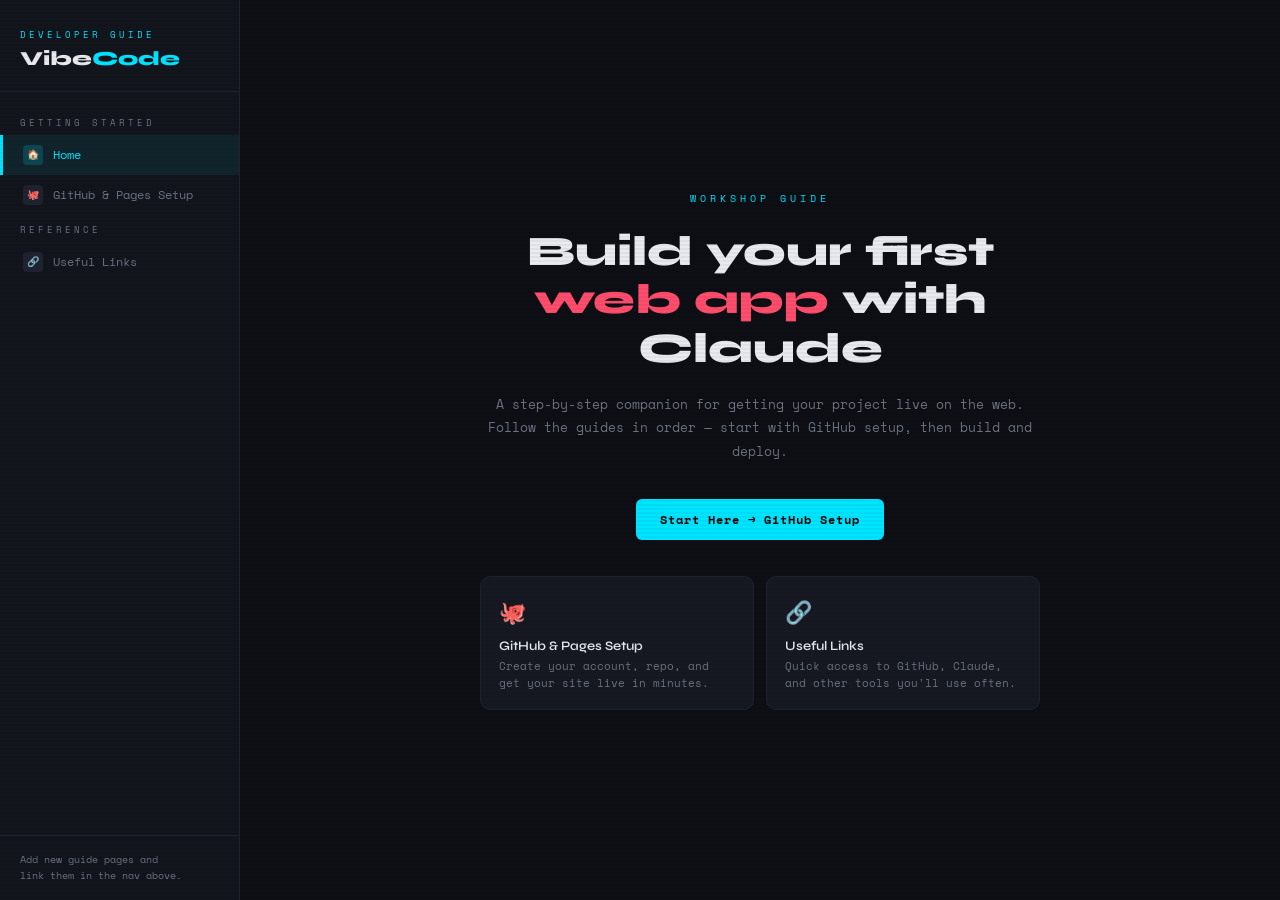
==== index.html @ 300dfded "Add files via upload" ====
<!DOCTYPE html>
<html lang="en">
<head>
  <meta charset="UTF-8" />
  <meta name="viewport" content="width=device-width, initial-scale=1.0"/>
  <title>Vibe Code Guide</title>
  <link rel="preconnect" href="https://fonts.googleapis.com">
  <link href="https://fonts.googleapis.com/css2?family=Space+Mono:wght@400;700&family=Syne:wght@400;600;800&display=swap" rel="stylesheet">
  <style>
    *, *::before, *::after { box-sizing: border-box; margin: 0; padding: 0; }

    :root {
      --bg: #0d0f14;
      --sidebar-bg: #12151c;
      --accent: #00e5ff;
      --accent2: #ff4d6d;
      --text: #e8eaf0;
      --muted: #6b7280;
      --border: #1e2330;
      --card: #161922;
      --sidebar-w: 240px;
      --font-mono: 'Space Mono', monospace;
      --font-head: 'Syne', sans-serif;
    }

    body {
      background: var(--bg);
      color: var(--text);
      font-family: var(--font-mono);
      display: flex;
      min-height: 100vh;
    }

    /* ── SIDEBAR ── */
    aside {
      width: var(--sidebar-w);
      min-height: 100vh;
      background: var(--sidebar-bg);
      border-right: 1px solid var(--border);
      display: flex;
      flex-direction: column;
      position: fixed;
      top: 0; left: 0; bottom: 0;
      z-index: 10;
    }

    .logo {
      padding: 28px 20px 20px;
      border-bottom: 1px solid var(--border);
    }

    .logo-tag {
      font-size: 9px;
      letter-spacing: 3px;
      text-transform: uppercase;
      color: var(--accent);
      display: block;
      margin-bottom: 6px;
    }

    .logo h1 {
      font-family: var(--font-head);
      font-size: 20px;
      font-weight: 800;
      line-height: 1.2;
      color: var(--text);
    }

    .logo h1 span { color: var(--accent); }

    nav { flex: 1; padding: 16px 0; overflow-y: auto; }

    .nav-section-label {
      font-size: 9px;
      letter-spacing: 3px;
      text-transform: uppercase;
      color: var(--muted);
      padding: 8px 20px 6px;
    }

    nav a {
      display: flex;
      align-items: center;
      gap: 10px;
      padding: 10px 20px;
      text-decoration: none;
      font-size: 12px;
      color: var(--muted);
      transition: color 0.2s, background 0.2s;
      border-left: 3px solid transparent;
      line-height: 1.4;
    }

    nav a .icon {
      width: 20px;
      height: 20px;
      border-radius: 4px;
      background: var(--border);
      display: flex;
      align-items: center;
      justify-content: center;
      font-size: 10px;
      flex-shrink: 0;
      transition: background 0.2s;
    }

    nav a:hover { color: var(--text); background: rgba(0,229,255,0.04); }
    nav a:hover .icon { background: rgba(0,229,255,0.12); }

    nav a.active {
      color: var(--accent);
      border-left-color: var(--accent);
      background: rgba(0,229,255,0.07);
    }

    nav a.active .icon {
      background: rgba(0,229,255,0.18);
    }

    .sidebar-footer {
      padding: 16px 20px;
      border-top: 1px solid var(--border);
      font-size: 10px;
      color: var(--muted);
      line-height: 1.6;
    }

    /* ── MAIN ── */
    main {
      margin-left: var(--sidebar-w);
      flex: 1;
      display: flex;
      align-items: center;
      justify-content: center;
      padding: 60px 40px;
      min-height: 100vh;
    }

    .home-content {
      max-width: 560px;
      text-align: center;
    }

    .home-content .eyebrow {
      font-size: 10px;
      letter-spacing: 4px;
      text-transform: uppercase;
      color: var(--accent);
      margin-bottom: 20px;
    }

    .home-content h2 {
      font-family: var(--font-head);
      font-size: 42px;
      font-weight: 800;
      line-height: 1.15;
      margin-bottom: 20px;
      color: var(--text);
    }

    .home-content h2 em {
      font-style: normal;
      color: var(--accent2);
    }

    .home-content p {
      font-size: 13px;
      line-height: 1.8;
      color: var(--muted);
      margin-bottom: 36px;
    }

    .cards {
      display: grid;
      grid-template-columns: 1fr 1fr;
      gap: 12px;
      text-align: left;
    }

    .card {
      background: var(--card);
      border: 1px solid var(--border);
      border-radius: 10px;
      padding: 18px;
      text-decoration: none;
      transition: border-color 0.2s, transform 0.2s;
    }

    .card:hover {
      border-color: var(--accent);
      transform: translateY(-2px);
    }

    .card .card-icon {
      font-size: 22px;
      margin-bottom: 10px;
      display: block;
    }

    .card h3 {
      font-family: var(--font-head);
      font-size: 13px;
      font-weight: 600;
      color: var(--text);
      margin-bottom: 4px;
    }

    .card p {
      font-size: 11px;
      color: var(--muted);
      line-height: 1.5;
      margin: 0;
    }

    .start-btn {
      display: inline-flex;
      align-items: center;
      gap: 8px;
      background: var(--accent);
      color: #000;
      font-family: var(--font-mono);
      font-size: 12px;
      font-weight: 700;
      padding: 12px 24px;
      border-radius: 6px;
      text-decoration: none;
      margin-bottom: 36px;
      letter-spacing: 1px;
      transition: opacity 0.2s, transform 0.2s;
    }

    .start-btn:hover { opacity: 0.85; transform: translateY(-1px); }

    /* scan-line aesthetic detail */
    body::after {
      content: '';
      position: fixed;
      inset: 0;
      background: repeating-linear-gradient(
        0deg,
        transparent,
        transparent 2px,
        rgba(0,0,0,0.04) 2px,
        rgba(0,0,0,0.04) 4px
      );
      pointer-events: none;
      z-index: 999;
    }

    @media (max-width: 640px) {
      aside { width: 100%; min-height: auto; position: relative; flex-direction: row; flex-wrap: wrap; }
      main { margin-left: 0; }
      .cards { grid-template-columns: 1fr; }
    }
  </style>
</head>
<body>

<aside>
  <div class="logo">
    <span class="logo-tag">Developer Guide</span>
    <h1>Vibe<span>Code</span></h1>
  </div>

  <nav>
    <div class="nav-section-label">Getting Started</div>
    <a href="index.html" class="active">
      <span class="icon">🏠</span> Home
    </a>
    <a href="github-pages.html">
      <span class="icon">🐙</span> GitHub &amp; Pages Setup
    </a>

    <!-- Add new guide links here, e.g.:
    <div class="nav-section-label">Building</div>
    <a href="first-webapp.html">
      <span class="icon">⚡</span> Your First Web App
    </a>
    -->
    <div class="nav-section-label">Reference</div>
    <a href="useful-links.html">
      <span class="icon">🔗</span> Useful Links
    </a>
  </nav>

  <div class="sidebar-footer">
    Add new guide pages and<br>link them in the nav above.
  </div>
</aside>

<main>
  <div class="home-content">
    <p class="eyebrow">Workshop Guide</p>
    <h2>Build your first <em>web app</em> with Claude</h2>
    <p>
      A step-by-step companion for getting your project live on the web.
      Follow the guides in order — start with GitHub setup, then build and deploy.
    </p>
    <a href="github-pages.html" class="start-btn">
      Start Here → GitHub Setup
    </a>
    <div class="cards">
      <a href="github-pages.html" class="card">
        <span class="card-icon">🐙</span>
        <h3>GitHub &amp; Pages Setup</h3>
        <p>Create your account, repo, and get your site live in minutes.</p>
      </a>
      <a href="useful-links.html" class="card">
        <span class="card-icon">🔗</span>
        <h3>Useful Links</h3>
        <p>Quick access to GitHub, Claude, and other tools you'll use often.</p>
      </a>
    </div>
  </div>
</main>

</body>
</html>
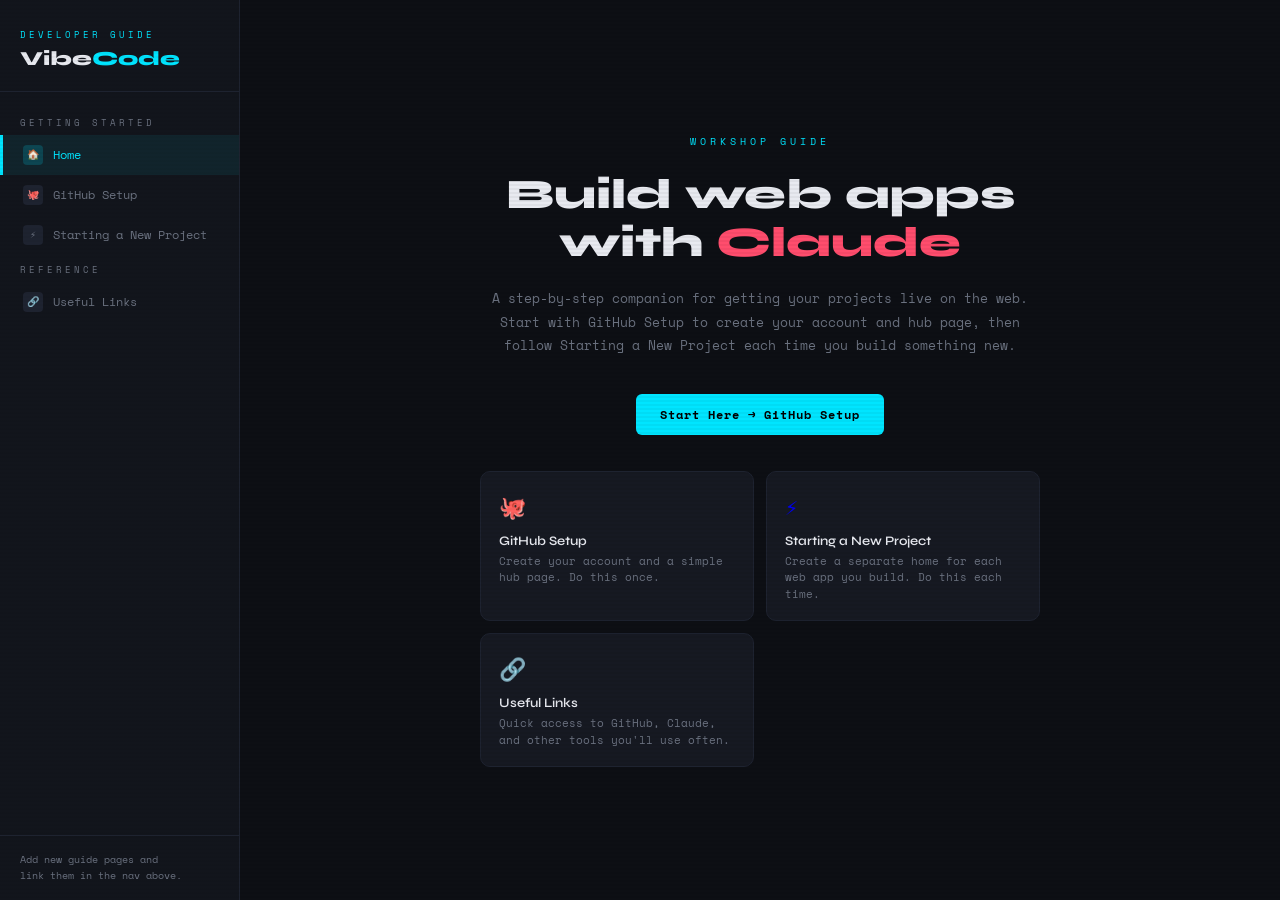
==== commit 589f7f3b: "Add files via upload" ====
--- a/index.html
+++ b/index.html
@@ -6,253 +6,7 @@
   <title>Vibe Code Guide</title>
   <link rel="preconnect" href="https://fonts.googleapis.com">
   <link href="https://fonts.googleapis.com/css2?family=Space+Mono:wght@400;700&family=Syne:wght@400;600;800&display=swap" rel="stylesheet">
-  <style>
-    *, *::before, *::after { box-sizing: border-box; margin: 0; padding: 0; }
-
-    :root {
-      --bg: #0d0f14;
-      --sidebar-bg: #12151c;
-      --accent: #00e5ff;
-      --accent2: #ff4d6d;
-      --text: #e8eaf0;
-      --muted: #6b7280;
-      --border: #1e2330;
-      --card: #161922;
-      --sidebar-w: 240px;
-      --font-mono: 'Space Mono', monospace;
-      --font-head: 'Syne', sans-serif;
-    }
-
-    body {
-      background: var(--bg);
-      color: var(--text);
-      font-family: var(--font-mono);
-      display: flex;
-      min-height: 100vh;
-    }
-
-    /* ── SIDEBAR ── */
-    aside {
-      width: var(--sidebar-w);
-      min-height: 100vh;
-      background: var(--sidebar-bg);
-      border-right: 1px solid var(--border);
-      display: flex;
-      flex-direction: column;
-      position: fixed;
-      top: 0; left: 0; bottom: 0;
-      z-index: 10;
-    }
-
-    .logo {
-      padding: 28px 20px 20px;
-      border-bottom: 1px solid var(--border);
-    }
-
-    .logo-tag {
-      font-size: 9px;
-      letter-spacing: 3px;
-      text-transform: uppercase;
-      color: var(--accent);
-      display: block;
-      margin-bottom: 6px;
-    }
-
-    .logo h1 {
-      font-family: var(--font-head);
-      font-size: 20px;
-      font-weight: 800;
-      line-height: 1.2;
-      color: var(--text);
-    }
-
-    .logo h1 span { color: var(--accent); }
-
-    nav { flex: 1; padding: 16px 0; overflow-y: auto; }
-
-    .nav-section-label {
-      font-size: 9px;
-      letter-spacing: 3px;
-      text-transform: uppercase;
-      color: var(--muted);
-      padding: 8px 20px 6px;
-    }
-
-    nav a {
-      display: flex;
-      align-items: center;
-      gap: 10px;
-      padding: 10px 20px;
-      text-decoration: none;
-      font-size: 12px;
-      color: var(--muted);
-      transition: color 0.2s, background 0.2s;
-      border-left: 3px solid transparent;
-      line-height: 1.4;
-    }
-
-    nav a .icon {
-      width: 20px;
-      height: 20px;
-      border-radius: 4px;
-      background: var(--border);
-      display: flex;
-      align-items: center;
-      justify-content: center;
-      font-size: 10px;
-      flex-shrink: 0;
-      transition: background 0.2s;
-    }
-
-    nav a:hover { color: var(--text); background: rgba(0,229,255,0.04); }
-    nav a:hover .icon { background: rgba(0,229,255,0.12); }
-
-    nav a.active {
-      color: var(--accent);
-      border-left-color: var(--accent);
-      background: rgba(0,229,255,0.07);
-    }
-
-    nav a.active .icon {
-      background: rgba(0,229,255,0.18);
-    }
-
-    .sidebar-footer {
-      padding: 16px 20px;
-      border-top: 1px solid var(--border);
-      font-size: 10px;
-      color: var(--muted);
-      line-height: 1.6;
-    }
-
-    /* ── MAIN ── */
-    main {
-      margin-left: var(--sidebar-w);
-      flex: 1;
-      display: flex;
-      align-items: center;
-      justify-content: center;
-      padding: 60px 40px;
-      min-height: 100vh;
-    }
-
-    .home-content {
-      max-width: 560px;
-      text-align: center;
-    }
-
-    .home-content .eyebrow {
-      font-size: 10px;
-      letter-spacing: 4px;
-      text-transform: uppercase;
-      color: var(--accent);
-      margin-bottom: 20px;
-    }
-
-    .home-content h2 {
-      font-family: var(--font-head);
-      font-size: 42px;
-      font-weight: 800;
-      line-height: 1.15;
-      margin-bottom: 20px;
-      color: var(--text);
-    }
-
-    .home-content h2 em {
-      font-style: normal;
-      color: var(--accent2);
-    }
-
-    .home-content p {
-      font-size: 13px;
-      line-height: 1.8;
-      color: var(--muted);
-      margin-bottom: 36px;
-    }
-
-    .cards {
-      display: grid;
-      grid-template-columns: 1fr 1fr;
-      gap: 12px;
-      text-align: left;
-    }
-
-    .card {
-      background: var(--card);
-      border: 1px solid var(--border);
-      border-radius: 10px;
-      padding: 18px;
-      text-decoration: none;
-      transition: border-color 0.2s, transform 0.2s;
-    }
-
-    .card:hover {
-      border-color: var(--accent);
-      transform: translateY(-2px);
-    }
-
-    .card .card-icon {
-      font-size: 22px;
-      margin-bottom: 10px;
-      display: block;
-    }
-
-    .card h3 {
-      font-family: var(--font-head);
-      font-size: 13px;
-      font-weight: 600;
-      color: var(--text);
-      margin-bottom: 4px;
-    }
-
-    .card p {
-      font-size: 11px;
-      color: var(--muted);
-      line-height: 1.5;
-      margin: 0;
-    }
-
-    .start-btn {
-      display: inline-flex;
-      align-items: center;
-      gap: 8px;
-      background: var(--accent);
-      color: #000;
-      font-family: var(--font-mono);
-      font-size: 12px;
-      font-weight: 700;
-      padding: 12px 24px;
-      border-radius: 6px;
-      text-decoration: none;
-      margin-bottom: 36px;
-      letter-spacing: 1px;
-      transition: opacity 0.2s, transform 0.2s;
-    }
-
-    .start-btn:hover { opacity: 0.85; transform: translateY(-1px); }
-
-    /* scan-line aesthetic detail */
-    body::after {
-      content: '';
-      position: fixed;
-      inset: 0;
-      background: repeating-linear-gradient(
-        0deg,
-        transparent,
-        transparent 2px,
-        rgba(0,0,0,0.04) 2px,
-        rgba(0,0,0,0.04) 4px
-      );
-      pointer-events: none;
-      z-index: 999;
-    }
-
-    @media (max-width: 640px) {
-      aside { width: 100%; min-height: auto; position: relative; flex-direction: row; flex-wrap: wrap; }
-      main { margin-left: 0; }
-      .cards { grid-template-columns: 1fr; }
-    }
-  </style>
+  <link rel="stylesheet" href="styles.css">
 </head>
 <body>
 
@@ -261,49 +15,50 @@
     <span class="logo-tag">Developer Guide</span>
     <h1>Vibe<span>Code</span></h1>
   </div>
-
   <nav>
     <div class="nav-section-label">Getting Started</div>
     <a href="index.html" class="active">
       <span class="icon">🏠</span> Home
     </a>
-    <a href="github-pages.html">
-      <span class="icon">🐙</span> GitHub &amp; Pages Setup
+    <a href="github-setup.html">
+      <span class="icon">🐙</span> GitHub Setup
     </a>
-
-    <!-- Add new guide links here, e.g.:
-    <div class="nav-section-label">Building</div>
-    <a href="first-webapp.html">
-      <span class="icon">⚡</span> Your First Web App
+    <a href="new-project.html">
+      <span class="icon">⚡</span> Starting a New Project
     </a>
-    -->
     <div class="nav-section-label">Reference</div>
     <a href="useful-links.html">
       <span class="icon">🔗</span> Useful Links
     </a>
+    <!-- Add new guide links here -->
   </nav>
-
   <div class="sidebar-footer">
     Add new guide pages and<br>link them in the nav above.
   </div>
 </aside>
 
-<main>
+<main class="home">
   <div class="home-content">
     <p class="eyebrow">Workshop Guide</p>
-    <h2>Build your first <em>web app</em> with Claude</h2>
+    <h2>Build web apps with <em>Claude</em></h2>
     <p>
-      A step-by-step companion for getting your project live on the web.
-      Follow the guides in order — start with GitHub setup, then build and deploy.
+      A step-by-step companion for getting your projects live on the web.
+      Start with GitHub Setup to create your account and hub page, then
+      follow Starting a New Project each time you build something new.
     </p>
-    <a href="github-pages.html" class="start-btn">
+    <a href="github-setup.html" class="start-btn">
       Start Here → GitHub Setup
     </a>
     <div class="cards">
-      <a href="github-pages.html" class="card">
+      <a href="github-setup.html" class="card">
         <span class="card-icon">🐙</span>
-        <h3>GitHub &amp; Pages Setup</h3>
-        <p>Create your account, repo, and get your site live in minutes.</p>
+        <h3>GitHub Setup</h3>
+        <p>Create your account and a simple hub page. Do this once.</p>
+      </a>
+      <a href="new-project.html" class="card">
+        <span class="card-icon">⚡</span>
+        <h3>Starting a New Project</h3>
+        <p>Create a separate home for each web app you build. Do this each time.</p>
       </a>
       <a href="useful-links.html" class="card">
         <span class="card-icon">🔗</span>
--- a/styles.css
+++ b/styles.css
@@ -0,0 +1,556 @@
+/* ============================================================
+   Vibe Code Guide — Shared Stylesheet
+   ============================================================ */
+
+*, *::before, *::after { box-sizing: border-box; margin: 0; padding: 0; }
+
+:root {
+  --bg:         #0d0f14;
+  --sidebar-bg: #12151c;
+  --accent:     #00e5ff;
+  --accent2:    #ff4d6d;
+  --text:       #e8eaf0;
+  --muted:      #6b7280;
+  --border:     #1e2330;
+  --card:       #161922;
+  --sidebar-w:  240px;
+  --font-mono:  'Space Mono', monospace;
+  --font-head:  'Syne', sans-serif;
+  --step-1:     #00e5ff;
+  --step-2:     #a78bfa;
+  --step-3:     #34d399;
+  --step-4:     #fb923c;
+}
+
+body {
+  background: var(--bg);
+  color: var(--text);
+  font-family: var(--font-mono);
+  display: flex;
+  min-height: 100vh;
+}
+
+/* Subtle scan-line texture across every page */
+body::after {
+  content: '';
+  position: fixed;
+  inset: 0;
+  background: repeating-linear-gradient(
+    0deg,
+    transparent,
+    transparent 2px,
+    rgba(0,0,0,0.04) 2px,
+    rgba(0,0,0,0.04) 4px
+  );
+  pointer-events: none;
+  z-index: 999;
+}
+
+/* ── SIDEBAR ─────────────────────────────────────────────── */
+
+aside {
+  width: var(--sidebar-w);
+  min-height: 100vh;
+  background: var(--sidebar-bg);
+  border-right: 1px solid var(--border);
+  display: flex;
+  flex-direction: column;
+  position: fixed;
+  top: 0; left: 0; bottom: 0;
+  z-index: 10;
+}
+
+.logo {
+  padding: 28px 20px 20px;
+  border-bottom: 1px solid var(--border);
+}
+
+.logo-tag {
+  font-size: 9px;
+  letter-spacing: 3px;
+  text-transform: uppercase;
+  color: var(--accent);
+  display: block;
+  margin-bottom: 6px;
+}
+
+.logo h1 {
+  font-family: var(--font-head);
+  font-size: 20px;
+  font-weight: 800;
+  line-height: 1.2;
+  color: var(--text);
+}
+
+.logo h1 span { color: var(--accent); }
+
+nav { flex: 1; padding: 16px 0; overflow-y: auto; }
+
+.nav-section-label {
+  font-size: 9px;
+  letter-spacing: 3px;
+  text-transform: uppercase;
+  color: var(--muted);
+  padding: 8px 20px 6px;
+}
+
+nav a {
+  display: flex;
+  align-items: center;
+  gap: 10px;
+  padding: 10px 20px;
+  text-decoration: none;
+  font-size: 12px;
+  color: var(--muted);
+  transition: color 0.2s, background 0.2s;
+  border-left: 3px solid transparent;
+  line-height: 1.4;
+}
+
+nav a .icon {
+  width: 20px;
+  height: 20px;
+  border-radius: 4px;
+  background: var(--border);
+  display: flex;
+  align-items: center;
+  justify-content: center;
+  font-size: 10px;
+  flex-shrink: 0;
+  transition: background 0.2s;
+}
+
+nav a:hover                { color: var(--text); background: rgba(0,229,255,0.04); }
+nav a:hover .icon          { background: rgba(0,229,255,0.12); }
+nav a.active               { color: var(--accent); border-left-color: var(--accent); background: rgba(0,229,255,0.07); }
+nav a.active .icon         { background: rgba(0,229,255,0.18); }
+
+.sidebar-footer {
+  padding: 16px 20px;
+  border-top: 1px solid var(--border);
+  font-size: 10px;
+  color: var(--muted);
+  line-height: 1.6;
+}
+
+/* ── SHARED MAIN LAYOUT ──────────────────────────────────── */
+
+main {
+  margin-left: var(--sidebar-w);
+  flex: 1;
+  padding: 48px 52px;
+  max-width: calc(var(--sidebar-w) + 800px);
+}
+
+/* Page header (used on all inner pages) */
+.page-header {
+  margin-bottom: 48px;
+  padding-bottom: 28px;
+  border-bottom: 1px solid var(--border);
+}
+
+.breadcrumb {
+  font-size: 11px;
+  color: var(--muted);
+  margin-bottom: 16px;
+  display: flex;
+  align-items: center;
+  gap: 6px;
+}
+
+.breadcrumb a { color: var(--accent); text-decoration: none; }
+.breadcrumb a:hover { text-decoration: underline; }
+
+.page-header h2 {
+  font-family: var(--font-head);
+  font-size: 34px;
+  font-weight: 800;
+  line-height: 1.2;
+  margin-bottom: 12px;
+}
+
+.page-header p {
+  font-size: 13px;
+  color: var(--muted);
+  line-height: 1.8;
+  max-width: 560px;
+}
+
+/* Fade-up animation (used on sections and cards) */
+@keyframes fadeUp {
+  from { opacity: 0; transform: translateY(12px); }
+  to   { opacity: 1; transform: translateY(0); }
+}
+
+/* ── INLINE FORMATTING ───────────────────────────────────── */
+
+/* Things to type exactly — shown in a highlighted pill */
+code {
+  background: rgba(0,229,255,0.1);
+  color: var(--accent);
+  border-radius: 4px;
+  padding: 2px 7px;
+  font-size: 12px;
+  font-family: var(--font-mono);
+  white-space: nowrap;
+}
+
+/* Button / UI labels — mimics the look of an on-screen button */
+.ui-label {
+  background: rgba(255,255,255,0.07);
+  color: var(--text);
+  border-radius: 4px;
+  padding: 1px 7px;
+  font-size: 12px;
+  border: 1px solid rgba(255,255,255,0.1);
+  white-space: nowrap;
+}
+
+/* External hyperlinks within body text */
+.ext-link {
+  color: var(--accent);
+  text-decoration: none;
+  border-bottom: 1px solid rgba(0,229,255,0.35);
+  transition: border-color 0.2s;
+}
+
+.ext-link:hover { border-color: var(--accent); }
+
+/* Tip / callout box */
+.tip {
+  margin-top: 12px;
+  background: rgba(251,146,60,0.08);
+  border: 1px solid rgba(251,146,60,0.25);
+  border-radius: 8px;
+  padding: 12px 16px;
+  font-size: 12px;
+  color: #fdba74;
+  line-height: 1.6;
+  display: flex;
+  gap: 10px;
+  align-items: flex-start;
+}
+
+.tip-icon { flex-shrink: 0; margin-top: 1px; }
+
+/* ── STEP-BY-STEP INSTRUCTION PAGES ─────────────────────── */
+
+/* Progress bar (4 segments, filled as you scroll) */
+.progress-track {
+  display: flex;
+  gap: 4px;
+  margin-bottom: 48px;
+}
+
+.progress-seg {
+  flex: 1;
+  height: 4px;
+  background: var(--border);
+  border-radius: 2px;
+  transition: background 0.3s;
+}
+
+.progress-seg.done { background: var(--accent); }
+
+/* Section block */
+.section {
+  margin-bottom: 40px;
+  animation: fadeUp 0.4s ease both;
+}
+
+.section:nth-child(1) { animation-delay: 0.05s; }
+.section:nth-child(2) { animation-delay: 0.12s; }
+.section:nth-child(3) { animation-delay: 0.19s; }
+.section:nth-child(4) { animation-delay: 0.26s; }
+
+.section-header {
+  display: flex;
+  align-items: center;
+  gap: 14px;
+  margin-bottom: 20px;
+}
+
+.section-num {
+  width: 36px;
+  height: 36px;
+  border-radius: 8px;
+  display: flex;
+  align-items: center;
+  justify-content: center;
+  font-family: var(--font-head);
+  font-size: 15px;
+  font-weight: 800;
+  flex-shrink: 0;
+}
+
+/* Colour-coded section numbers */
+.s1 .section-num { background: rgba(0,229,255,0.15);   color: var(--step-1); }
+.s2 .section-num { background: rgba(167,139,250,0.15); color: var(--step-2); }
+.s3 .section-num { background: rgba(52,211,153,0.15);  color: var(--step-3); }
+.s4 .section-num { background: rgba(251,146,60,0.15);  color: var(--step-4); }
+
+.section-title {
+  font-family: var(--font-head);
+  font-size: 18px;
+  font-weight: 700;
+}
+
+.section-title span {
+  font-size: 12px;
+  font-weight: 400;
+  color: var(--muted);
+  margin-left: 8px;
+  font-family: var(--font-mono);
+}
+
+/* Steps list */
+.steps {
+  background: var(--card);
+  border: 1px solid var(--border);
+  border-radius: 12px;
+  overflow: hidden;
+}
+
+.step {
+  display: grid;
+  grid-template-columns: 48px 1fr;
+  align-items: start;
+  border-bottom: 1px solid var(--border);
+  transition: background 0.15s;
+}
+
+.step:last-child { border-bottom: none; }
+.step:hover      { background: rgba(255,255,255,0.02); }
+
+.step-n {
+  padding: 20px 0 18px 18px;
+  font-size: 11px;
+  color: var(--muted);
+  font-weight: 700;
+}
+
+.step-body {
+  padding: 18px 20px 18px 4px;
+  font-size: 13px;
+  line-height: 1.7;
+  color: var(--text);
+}
+
+/* Success / completion banner */
+.success-banner {
+  margin-top: 48px;
+  background: rgba(52,211,153,0.08);
+  border: 1px solid rgba(52,211,153,0.3);
+  border-radius: 12px;
+  padding: 28px 32px;
+  display: flex;
+  gap: 20px;
+  align-items: flex-start;
+  animation: fadeUp 0.4s 0.35s ease both;
+}
+
+.success-icon { font-size: 28px; flex-shrink: 0; line-height: 1; margin-top: 2px; }
+
+.success-text h3 {
+  font-family: var(--font-head);
+  font-size: 17px;
+  font-weight: 700;
+  color: #34d399;
+  margin-bottom: 8px;
+}
+
+.success-text p {
+  font-size: 12px;
+  line-height: 1.7;
+  color: var(--muted);
+}
+
+.success-text code {
+  background: rgba(52,211,153,0.12);
+  color: #34d399;
+}
+
+/* ── HOME PAGE ───────────────────────────────────────────── */
+
+main.home {
+  display: flex;
+  align-items: center;
+  justify-content: center;
+  min-height: 100vh;
+  padding: 60px 40px;
+}
+
+.home-content {
+  max-width: 560px;
+  text-align: center;
+}
+
+.home-content .eyebrow {
+  font-size: 10px;
+  letter-spacing: 4px;
+  text-transform: uppercase;
+  color: var(--accent);
+  margin-bottom: 20px;
+}
+
+.home-content h2 {
+  font-family: var(--font-head);
+  font-size: 42px;
+  font-weight: 800;
+  line-height: 1.15;
+  margin-bottom: 20px;
+  color: var(--text);
+}
+
+.home-content h2 em {
+  font-style: normal;
+  color: var(--accent2);
+}
+
+.home-content > p {
+  font-size: 13px;
+  line-height: 1.8;
+  color: var(--muted);
+  margin-bottom: 36px;
+}
+
+.start-btn {
+  display: inline-flex;
+  align-items: center;
+  gap: 8px;
+  background: var(--accent);
+  color: #000;
+  font-family: var(--font-mono);
+  font-size: 12px;
+  font-weight: 700;
+  padding: 12px 24px;
+  border-radius: 6px;
+  text-decoration: none;
+  margin-bottom: 36px;
+  letter-spacing: 1px;
+  transition: opacity 0.2s, transform 0.2s;
+}
+
+.start-btn:hover { opacity: 0.85; transform: translateY(-1px); }
+
+.cards {
+  display: grid;
+  grid-template-columns: 1fr 1fr;
+  gap: 12px;
+  text-align: left;
+}
+
+.card {
+  background: var(--card);
+  border: 1px solid var(--border);
+  border-radius: 10px;
+  padding: 18px;
+  text-decoration: none;
+  transition: border-color 0.2s, transform 0.2s;
+}
+
+.card:hover { border-color: var(--accent); transform: translateY(-2px); }
+
+.card .card-icon { font-size: 22px; margin-bottom: 10px; display: block; }
+
+.card h3 {
+  font-family: var(--font-head);
+  font-size: 13px;
+  font-weight: 600;
+  color: var(--text);
+  margin-bottom: 4px;
+}
+
+.card p { font-size: 11px; color: var(--muted); line-height: 1.5; margin: 0; }
+
+/* ── USEFUL LINKS PAGE ───────────────────────────────────── */
+
+.link-category { margin-bottom: 44px; animation: fadeUp 0.4s ease both; }
+.link-category:nth-child(1) { animation-delay: 0.05s; }
+.link-category:nth-child(2) { animation-delay: 0.12s; }
+.link-category:nth-child(3) { animation-delay: 0.19s; }
+
+.category-label {
+  font-size: 9px;
+  letter-spacing: 3px;
+  text-transform: uppercase;
+  color: var(--muted);
+  margin-bottom: 14px;
+  display: flex;
+  align-items: center;
+  gap: 10px;
+}
+
+.category-label::after {
+  content: '';
+  flex: 1;
+  height: 1px;
+  background: var(--border);
+}
+
+.link-grid {
+  display: grid;
+  grid-template-columns: repeat(auto-fill, minmax(260px, 1fr));
+  gap: 12px;
+}
+
+.link-card {
+  background: var(--card);
+  border: 1px solid var(--border);
+  border-radius: 12px;
+  padding: 20px 22px;
+  text-decoration: none;
+  display: flex;
+  align-items: flex-start;
+  gap: 16px;
+  transition: border-color 0.2s, transform 0.2s, background 0.2s;
+  position: relative;
+  overflow: hidden;
+}
+
+.link-card::after {
+  content: '↗';
+  position: absolute;
+  top: 14px; right: 16px;
+  font-size: 14px;
+  color: var(--muted);
+  opacity: 0;
+  transition: opacity 0.2s, transform 0.2s;
+  transform: translate(-4px, 4px);
+}
+
+.link-card:hover                { border-color: var(--accent); background: rgba(0,229,255,0.03); transform: translateY(-2px); }
+.link-card:hover::after         { opacity: 1; transform: translate(0,0); color: var(--accent); }
+
+.link-logo {
+  width: 40px; height: 40px;
+  border-radius: 8px;
+  background: var(--border);
+  display: flex; align-items: center; justify-content: center;
+  font-size: 20px;
+  flex-shrink: 0;
+}
+
+.link-info { flex: 1; min-width: 0; }
+
+.link-name {
+  font-family: var(--font-head);
+  font-size: 14px;
+  font-weight: 700;
+  color: var(--text);
+  margin-bottom: 4px;
+  white-space: nowrap;
+  overflow: hidden;
+  text-overflow: ellipsis;
+}
+
+.link-desc { font-size: 11px; color: var(--muted); line-height: 1.55; }
+.link-url  { font-size: 10px; color: var(--accent); margin-top: 6px; opacity: 0.7; }
+
+/* ── RESPONSIVE ──────────────────────────────────────────── */
+
+@media (max-width: 640px) {
+  aside { width: 100%; min-height: auto; position: relative; }
+  main, main.home { margin-left: 0; }
+  .cards { grid-template-columns: 1fr; }
+}
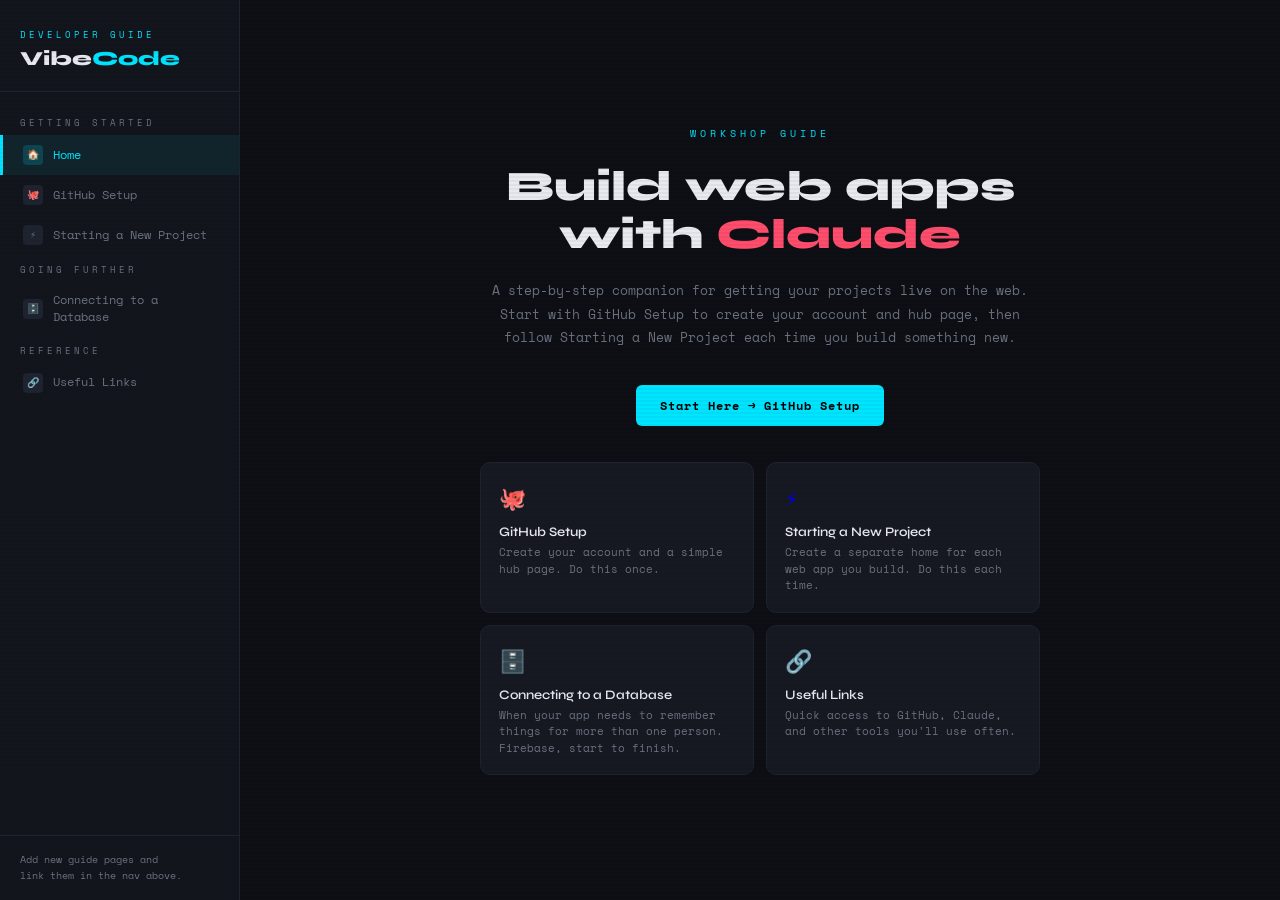
==== commit f4952521: "Add a "Connecting to a Database" guide A new page covering why an app needs a database, why Firebase" ====
--- a/index.html
+++ b/index.html
@@ -4,6 +4,10 @@
   <meta charset="UTF-8" />
   <meta name="viewport" content="width=device-width, initial-scale=1.0"/>
   <title>Vibe Code Guide</title>
+  <link rel="manifest" href="manifest.webmanifest">
+  <meta name="theme-color" content="#fcd34d">
+  <link rel="icon" type="image/png" sizes="32x32" href="icon-32.png">
+  <link rel="apple-touch-icon" href="icon-180.png">
   <link rel="preconnect" href="https://fonts.googleapis.com">
   <link href="https://fonts.googleapis.com/css2?family=Space+Mono:wght@400;700&family=Syne:wght@400;600;800&display=swap" rel="stylesheet">
   <link rel="stylesheet" href="styles.css">
@@ -25,6 +29,10 @@
     </a>
     <a href="new-project.html">
       <span class="icon">⚡</span> Starting a New Project
+    </a>
+    <div class="nav-section-label">Going Further</div>
+    <a href="databases.html">
+      <span class="icon">🗄️</span> Connecting to a Database
     </a>
     <div class="nav-section-label">Reference</div>
     <a href="useful-links.html">
@@ -60,6 +68,11 @@
         <h3>Starting a New Project</h3>
         <p>Create a separate home for each web app you build. Do this each time.</p>
       </a>
+      <a href="databases.html" class="card">
+        <span class="card-icon">🗄️</span>
+        <h3>Connecting to a Database</h3>
+        <p>When your app needs to remember things for more than one person. Firebase, start to finish.</p>
+      </a>
       <a href="useful-links.html" class="card">
         <span class="card-icon">🔗</span>
         <h3>Useful Links</h3>
--- a/styles.css
+++ b/styles.css
@@ -20,6 +20,9 @@
   --step-2:     #a78bfa;
   --step-3:     #34d399;
   --step-4:     #fb923c;
+  --step-5:     #f472b6;
+  --step-6:     #facc15;
+  --step-7:     #38bdf8;
 }
 
 body {
@@ -192,7 +195,11 @@
   padding: 2px 7px;
   font-size: 12px;
   font-family: var(--font-mono);
-  white-space: nowrap;
+  /* Long paths and error codes must be allowed to wrap. `nowrap` made them force the
+     whole page wider than the viewport on narrow screens. `anywhere` only breaks a
+     token that would otherwise overflow, so short inline codes still stay on one line. */
+  white-space: normal;
+  overflow-wrap: anywhere;
 }
 
 /* Button / UI labels — mimics the look of an on-screen button */
@@ -288,6 +295,9 @@
 .s2 .section-num { background: rgba(167,139,250,0.15); color: var(--step-2); }
 .s3 .section-num { background: rgba(52,211,153,0.15);  color: var(--step-3); }
 .s4 .section-num { background: rgba(251,146,60,0.15);  color: var(--step-4); }
+.s5 .section-num { background: rgba(244,114,182,0.15); color: var(--step-5); }
+.s6 .section-num { background: rgba(250,204,21,0.15);  color: var(--step-6); }
+.s7 .section-num { background: rgba(56,189,248,0.15);  color: var(--step-7); }
 
 .section-title {
   font-family: var(--font-head);
